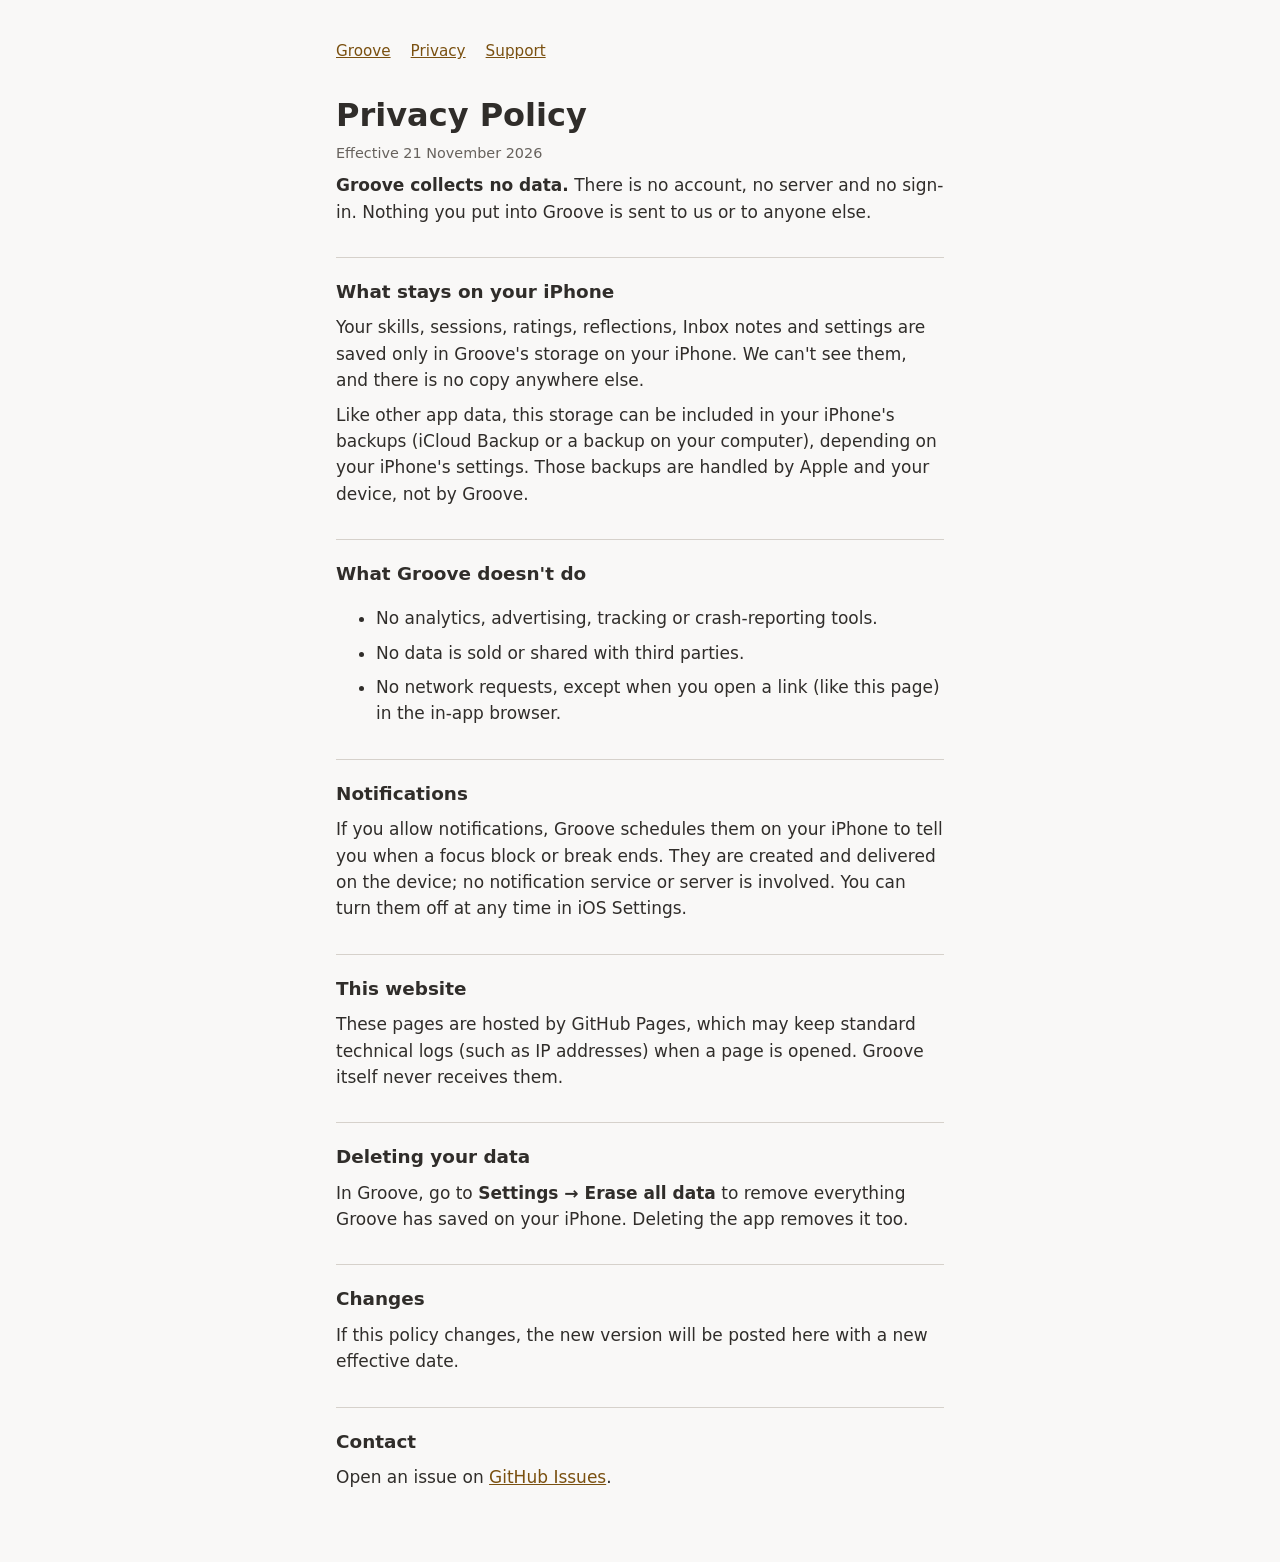
==== privacy.html @ 597e8b01 "added pages for groove app" ====
<!doctype html>
<html lang="en">
<head>
<meta charset="utf-8"><meta name="viewport" content="width=device-width, initial-scale=1">
<title>Groove: Privacy Policy</title>
<link rel="stylesheet" href="style.css">
</head>
<body><main>
<nav><a href="index.html">Groove</a><a href="privacy.html">Privacy</a><a href="support.html">Support</a></nav>
<h1>Privacy Policy</h1>
<p class="muted">Effective 21 November 2026</p>

<p><strong>Groove collects no data.</strong> There is no account, no server and no sign-in. Nothing you put into Groove is sent to us or to anyone else.</p>

<h2>What stays on your iPhone</h2>
<p>Your skills, sessions, ratings, reflections, Inbox notes and settings are saved only in Groove's storage on your iPhone. We can't see them, and there is no copy anywhere else.</p>
<p>Like other app data, this storage can be included in your iPhone's backups (iCloud Backup or a backup on your computer), depending on your iPhone's settings. Those backups are handled by Apple and your device, not by Groove.</p>

<h2>What Groove doesn't do</h2>
<ul>
<li>No analytics, advertising, tracking or crash-reporting tools.</li>
<li>No data is sold or shared with third parties.</li>
<li>No network requests, except when you open a link (like this page) in the in-app browser.</li>
</ul>

<h2>Notifications</h2>
<p>If you allow notifications, Groove schedules them on your iPhone to tell you when a focus block or break ends. They are created and delivered on the device; no notification service or server is involved. You can turn them off at any time in iOS Settings.</p>

<h2>This website</h2>
<p>These pages are hosted by GitHub Pages, which may keep standard technical logs (such as IP addresses) when a page is opened. Groove itself never receives them.</p>

<h2>Deleting your data</h2>
<p>In Groove, go to <strong>Settings → Erase all data</strong> to remove everything Groove has saved on your iPhone. Deleting the app removes it too.</p>

<h2>Changes</h2>
<p>If this policy changes, the new version will be posted here with a new effective date.</p>

<h2>Contact</h2>
<p><!-- SUPPORT EMAIL: to add one, replace this sentence with: Email <a href="mailto:you@example.com">you@example.com</a>, or open an issue on GitHub Issues. -->Open an issue on <a href="https://github.com/jericojr23/groove-site/issues">GitHub Issues</a>.</p>
</main></body>
</html>
---- style.css ----
/* Groove's Passbook Rule tokens (DESIGN.md), light and dark. System fonts only: these pages make no third-party requests. */
:root {
  --canvas: #f9f8f7; --surface: #fdfdfc; --line: #d6d1cb; --ink: #302d2a; --muted: #67625d; --accent: #7a5010;
  color-scheme: light dark;
}
@media (prefers-color-scheme: dark) {
  :root { --canvas: #131312; --surface: #1a1918; --line: #3f3b36; --ink: #eae7e3; --muted: #bcb6b0; --accent: #e0b465; }
}
* { box-sizing: border-box; }
body { margin: 0; background: var(--canvas); color: var(--ink); font: 17px/1.55 -apple-system, BlinkMacSystemFont, "Segoe UI", system-ui, sans-serif; }
main { max-width: 40rem; margin: 0 auto; padding: 2.5rem 1rem 4rem; }
h1 { font-size: 2rem; line-height: 1.2; margin: 0 0 .25rem; }
h2 { font-size: 1.15rem; margin: 2rem 0 .5rem; padding-top: 1.25rem; border-top: 1px solid var(--line); }
p, li { margin: .5rem 0; }
.muted { color: var(--muted); font-size: .9rem; }
a { color: var(--accent); }
nav { display: flex; gap: 1.25rem; margin-bottom: 2rem; font-size: .95rem; }
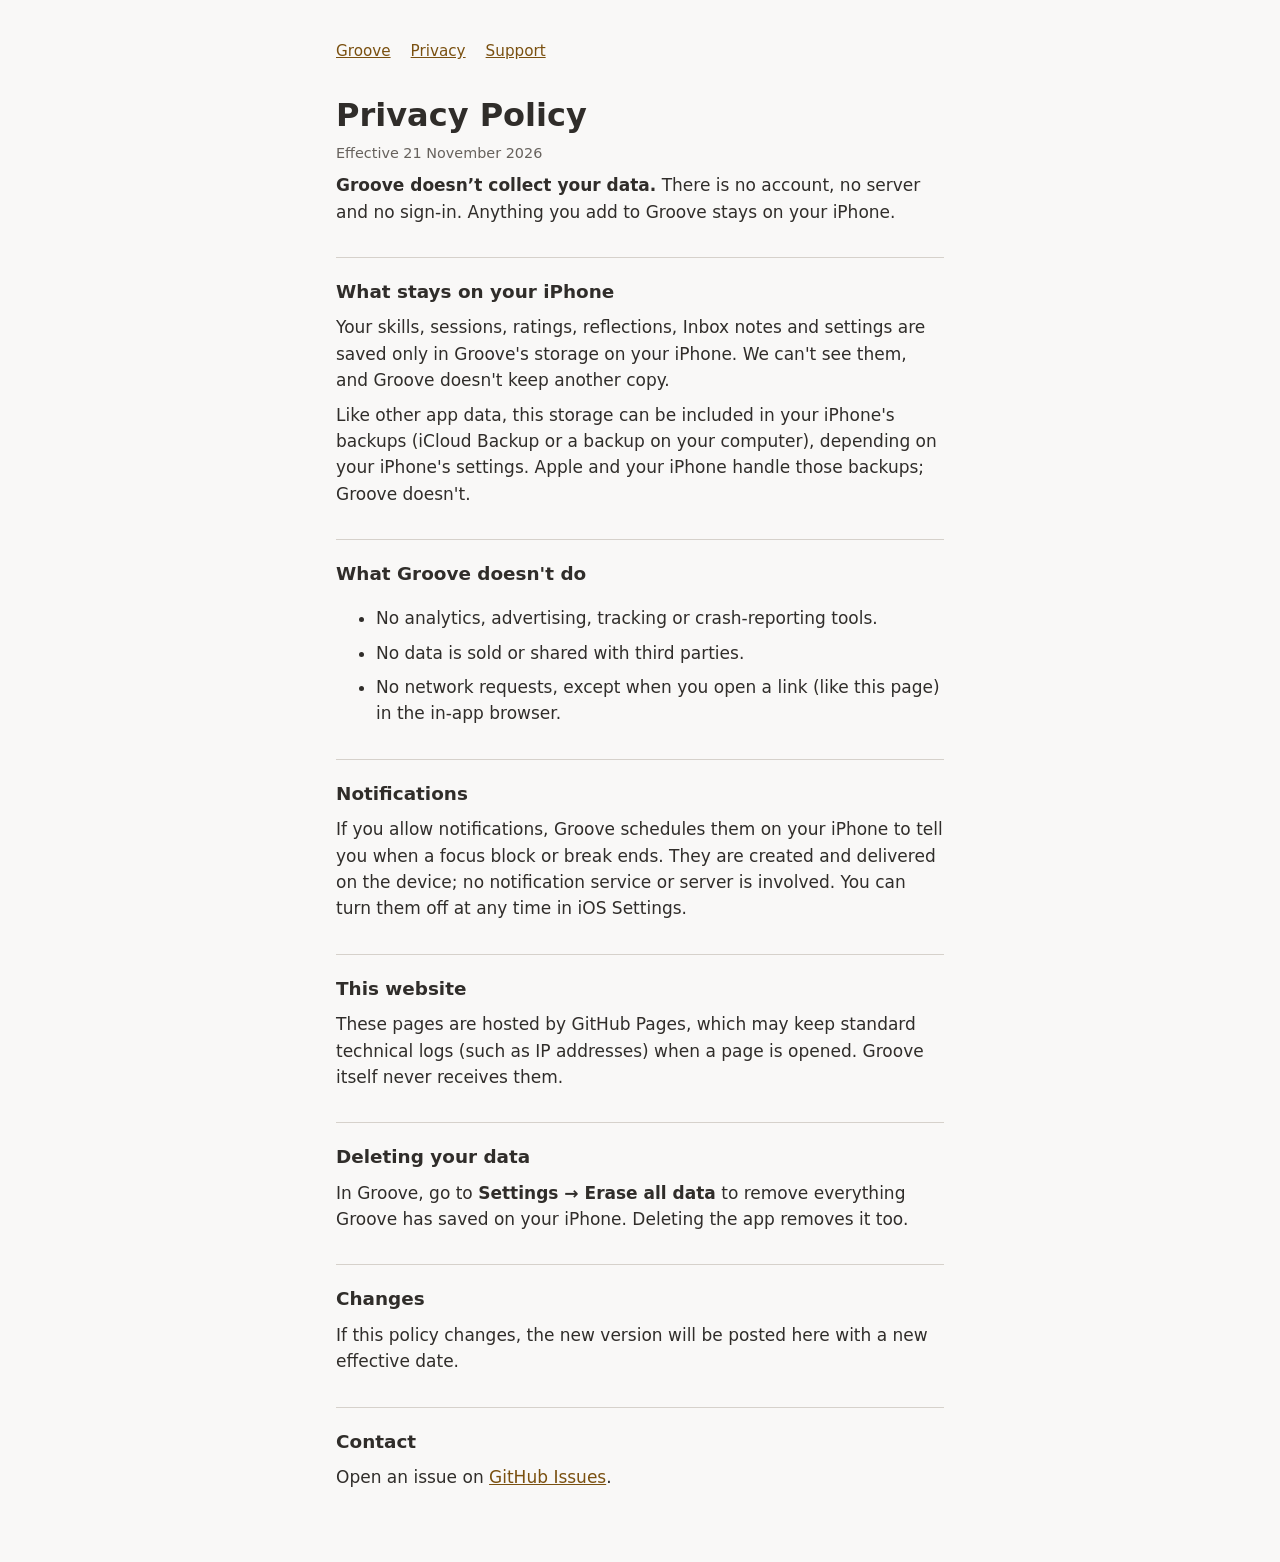
==== commit e3fb2296: "word change" ====
--- a/privacy.html
+++ b/privacy.html
@@ -10,11 +10,11 @@
 <h1>Privacy Policy</h1>
 <p class="muted">Effective 21 November 2026</p>
 
-<p><strong>Groove collects no data.</strong> There is no account, no server and no sign-in. Nothing you put into Groove is sent to us or to anyone else.</p>
+<p><strong>Groove doesn’t collect your data.</strong> There is no account, no server and no sign-in. Anything you add to Groove stays on your iPhone.</p>
 
 <h2>What stays on your iPhone</h2>
-<p>Your skills, sessions, ratings, reflections, Inbox notes and settings are saved only in Groove's storage on your iPhone. We can't see them, and there is no copy anywhere else.</p>
-<p>Like other app data, this storage can be included in your iPhone's backups (iCloud Backup or a backup on your computer), depending on your iPhone's settings. Those backups are handled by Apple and your device, not by Groove.</p>
+<p>Your skills, sessions, ratings, reflections, Inbox notes and settings are saved only in Groove's storage on your iPhone. We can't see them, and Groove doesn't keep another copy.</p>
+<p>Like other app data, this storage can be included in your iPhone's backups (iCloud Backup or a backup on your computer), depending on your iPhone's settings. Apple and your iPhone handle those backups; Groove doesn't.</p>
 
 <h2>What Groove doesn't do</h2>
 <ul>
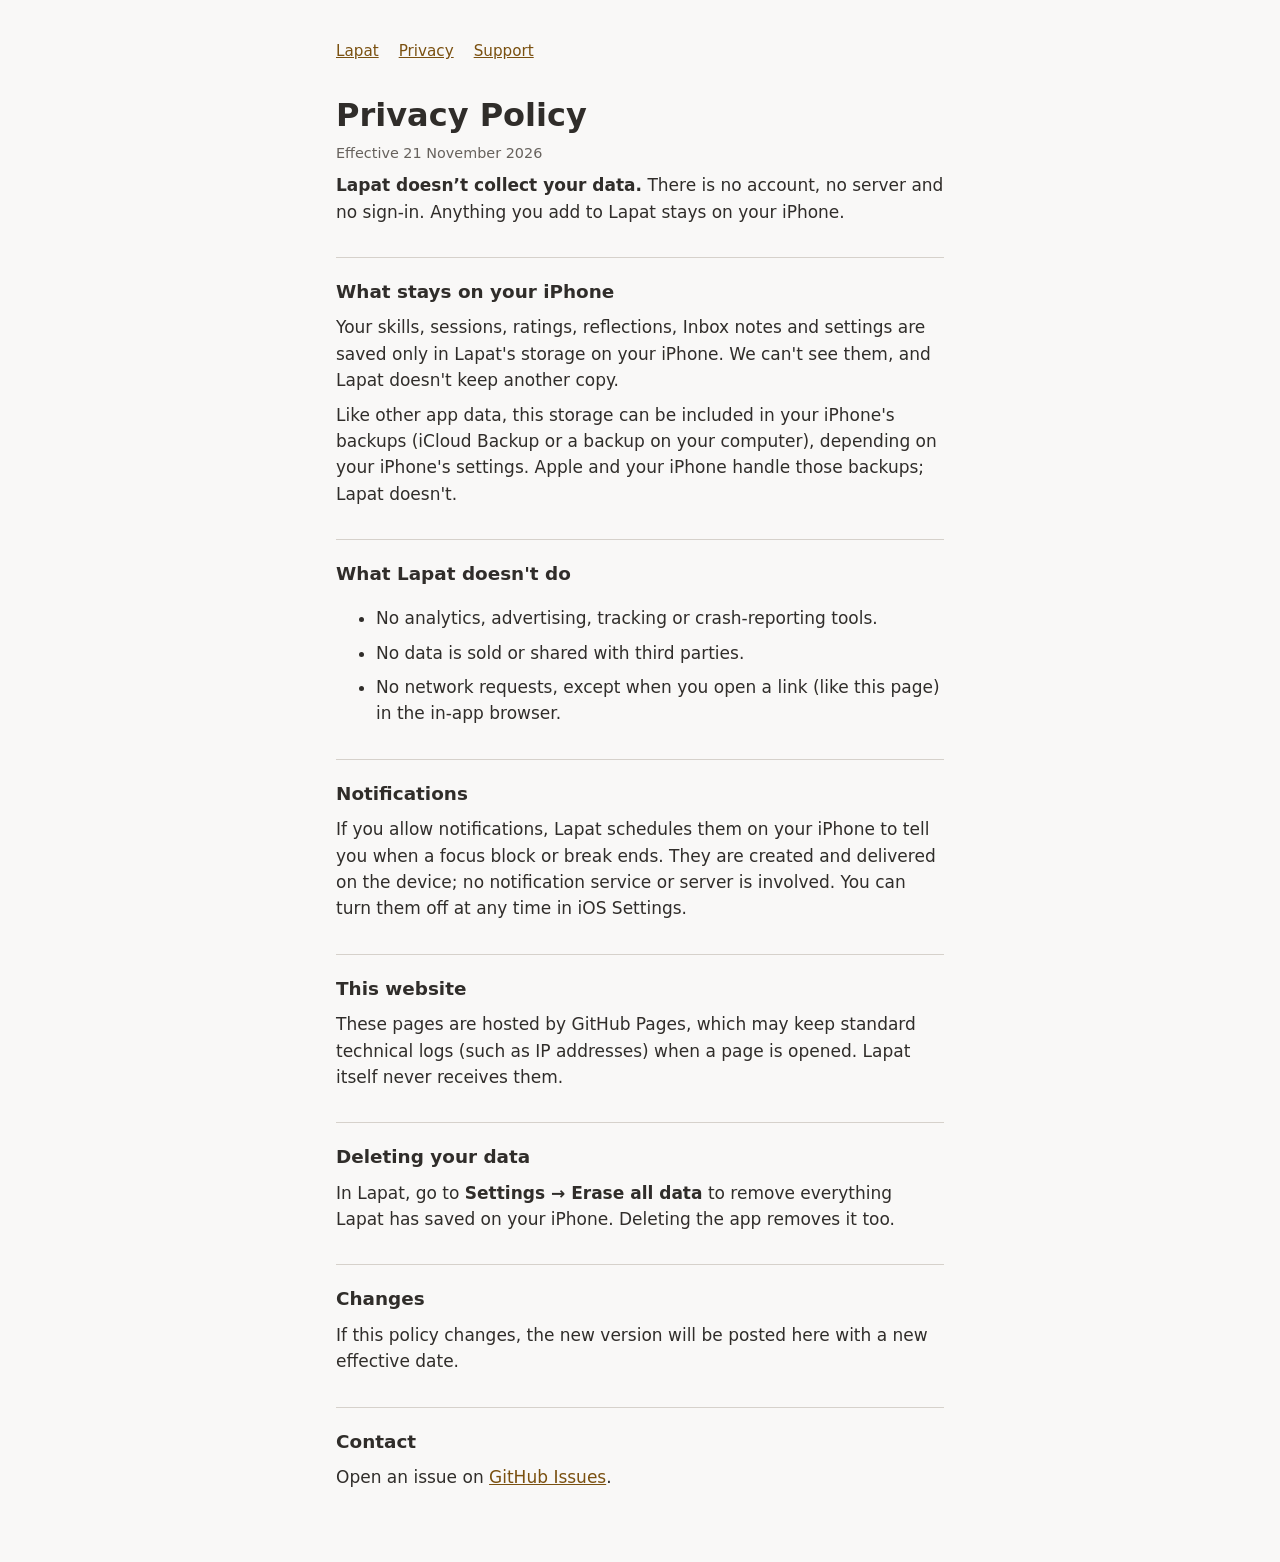
==== commit 6bbb3f6f: "changed to lapat" ====
--- a/privacy.html
+++ b/privacy.html
@@ -2,21 +2,21 @@
 <html lang="en">
 <head>
 <meta charset="utf-8"><meta name="viewport" content="width=device-width, initial-scale=1">
-<title>Groove: Privacy Policy</title>
+<title>Lapat: Privacy Policy</title>
 <link rel="stylesheet" href="style.css">
 </head>
 <body><main>
-<nav><a href="index.html">Groove</a><a href="privacy.html">Privacy</a><a href="support.html">Support</a></nav>
+<nav><a href="index.html">Lapat</a><a href="privacy.html">Privacy</a><a href="support.html">Support</a></nav>
 <h1>Privacy Policy</h1>
 <p class="muted">Effective 21 November 2026</p>
 
-<p><strong>Groove doesn’t collect your data.</strong> There is no account, no server and no sign-in. Anything you add to Groove stays on your iPhone.</p>
+<p><strong>Lapat doesn’t collect your data.</strong> There is no account, no server and no sign-in. Anything you add to Lapat stays on your iPhone.</p>
 
 <h2>What stays on your iPhone</h2>
-<p>Your skills, sessions, ratings, reflections, Inbox notes and settings are saved only in Groove's storage on your iPhone. We can't see them, and Groove doesn't keep another copy.</p>
-<p>Like other app data, this storage can be included in your iPhone's backups (iCloud Backup or a backup on your computer), depending on your iPhone's settings. Apple and your iPhone handle those backups; Groove doesn't.</p>
+<p>Your skills, sessions, ratings, reflections, Inbox notes and settings are saved only in Lapat's storage on your iPhone. We can't see them, and Lapat doesn't keep another copy.</p>
+<p>Like other app data, this storage can be included in your iPhone's backups (iCloud Backup or a backup on your computer), depending on your iPhone's settings. Apple and your iPhone handle those backups; Lapat doesn't.</p>
 
-<h2>What Groove doesn't do</h2>
+<h2>What Lapat doesn't do</h2>
 <ul>
 <li>No analytics, advertising, tracking or crash-reporting tools.</li>
 <li>No data is sold or shared with third parties.</li>
@@ -24,13 +24,13 @@
 </ul>
 
 <h2>Notifications</h2>
-<p>If you allow notifications, Groove schedules them on your iPhone to tell you when a focus block or break ends. They are created and delivered on the device; no notification service or server is involved. You can turn them off at any time in iOS Settings.</p>
+<p>If you allow notifications, Lapat schedules them on your iPhone to tell you when a focus block or break ends. They are created and delivered on the device; no notification service or server is involved. You can turn them off at any time in iOS Settings.</p>
 
 <h2>This website</h2>
-<p>These pages are hosted by GitHub Pages, which may keep standard technical logs (such as IP addresses) when a page is opened. Groove itself never receives them.</p>
+<p>These pages are hosted by GitHub Pages, which may keep standard technical logs (such as IP addresses) when a page is opened. Lapat itself never receives them.</p>
 
 <h2>Deleting your data</h2>
-<p>In Groove, go to <strong>Settings → Erase all data</strong> to remove everything Groove has saved on your iPhone. Deleting the app removes it too.</p>
+<p>In Lapat, go to <strong>Settings → Erase all data</strong> to remove everything Lapat has saved on your iPhone. Deleting the app removes it too.</p>
 
 <h2>Changes</h2>
 <p>If this policy changes, the new version will be posted here with a new effective date.</p>
